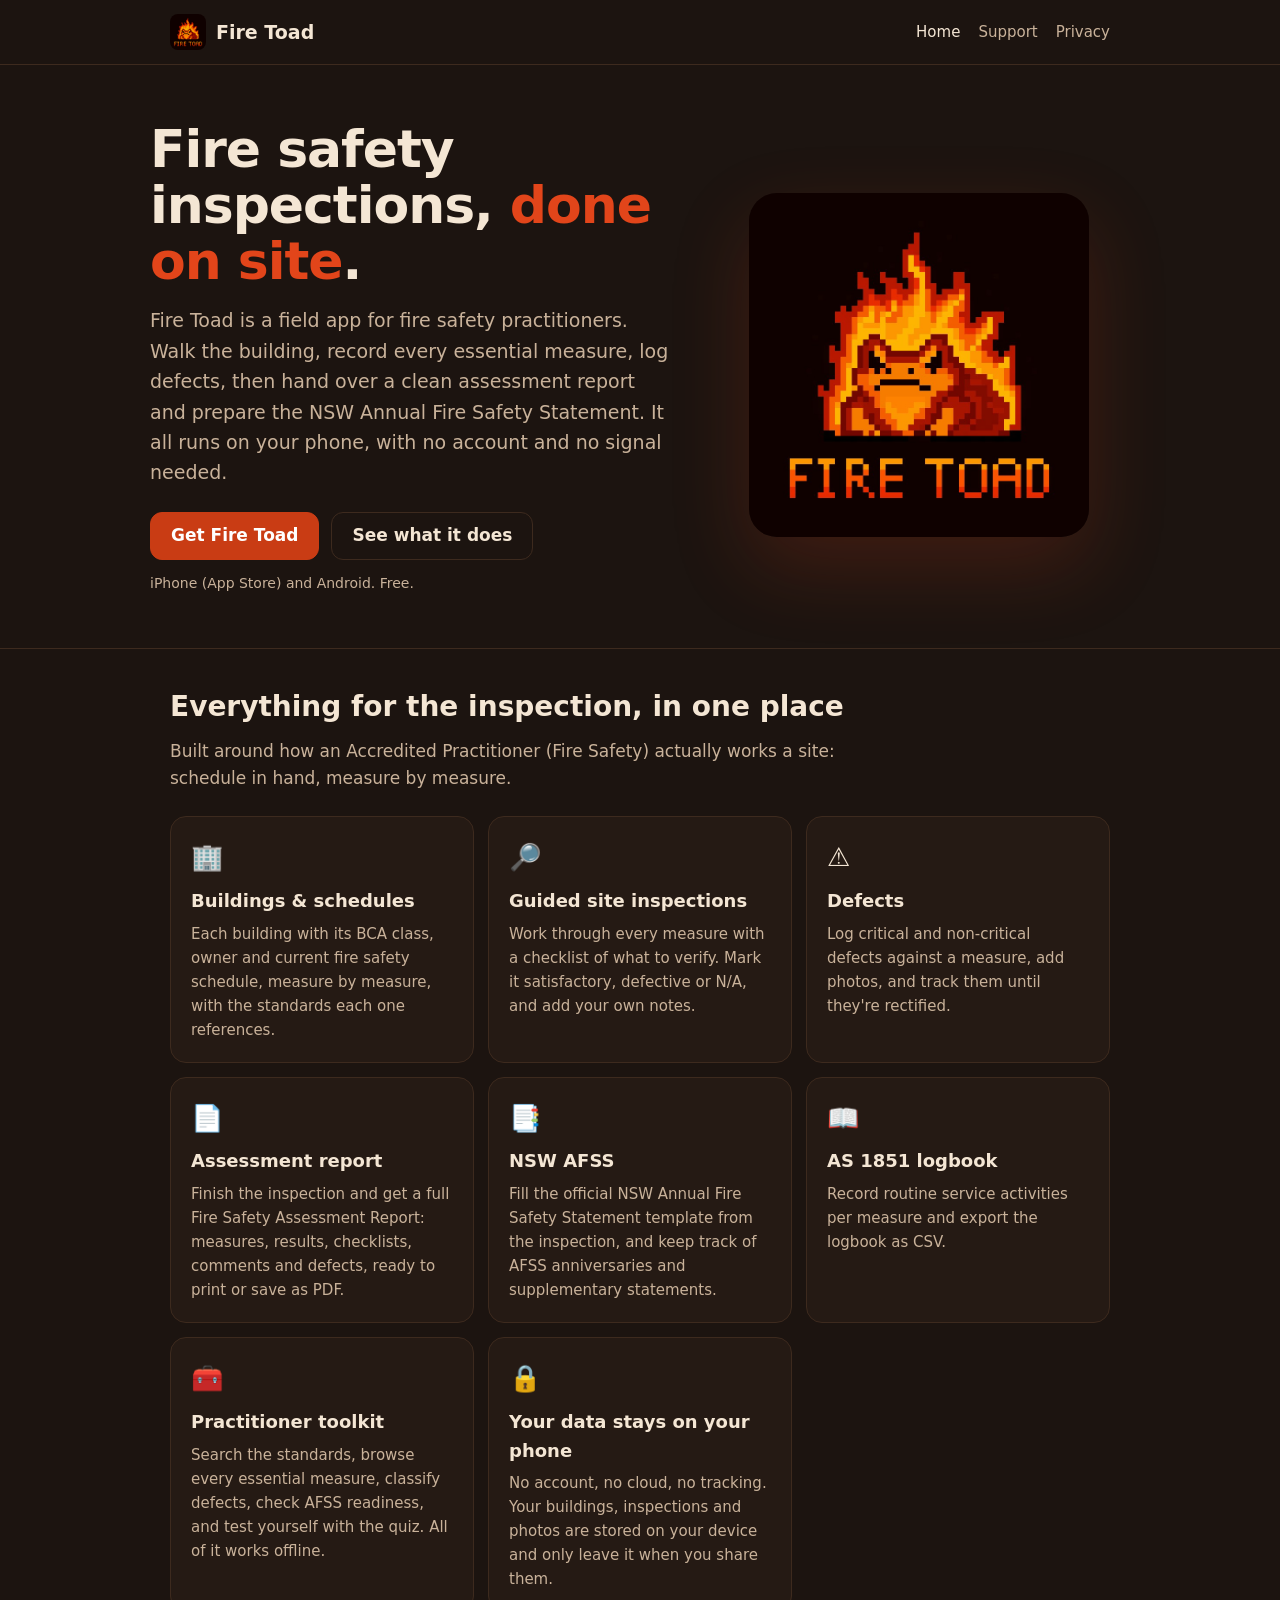
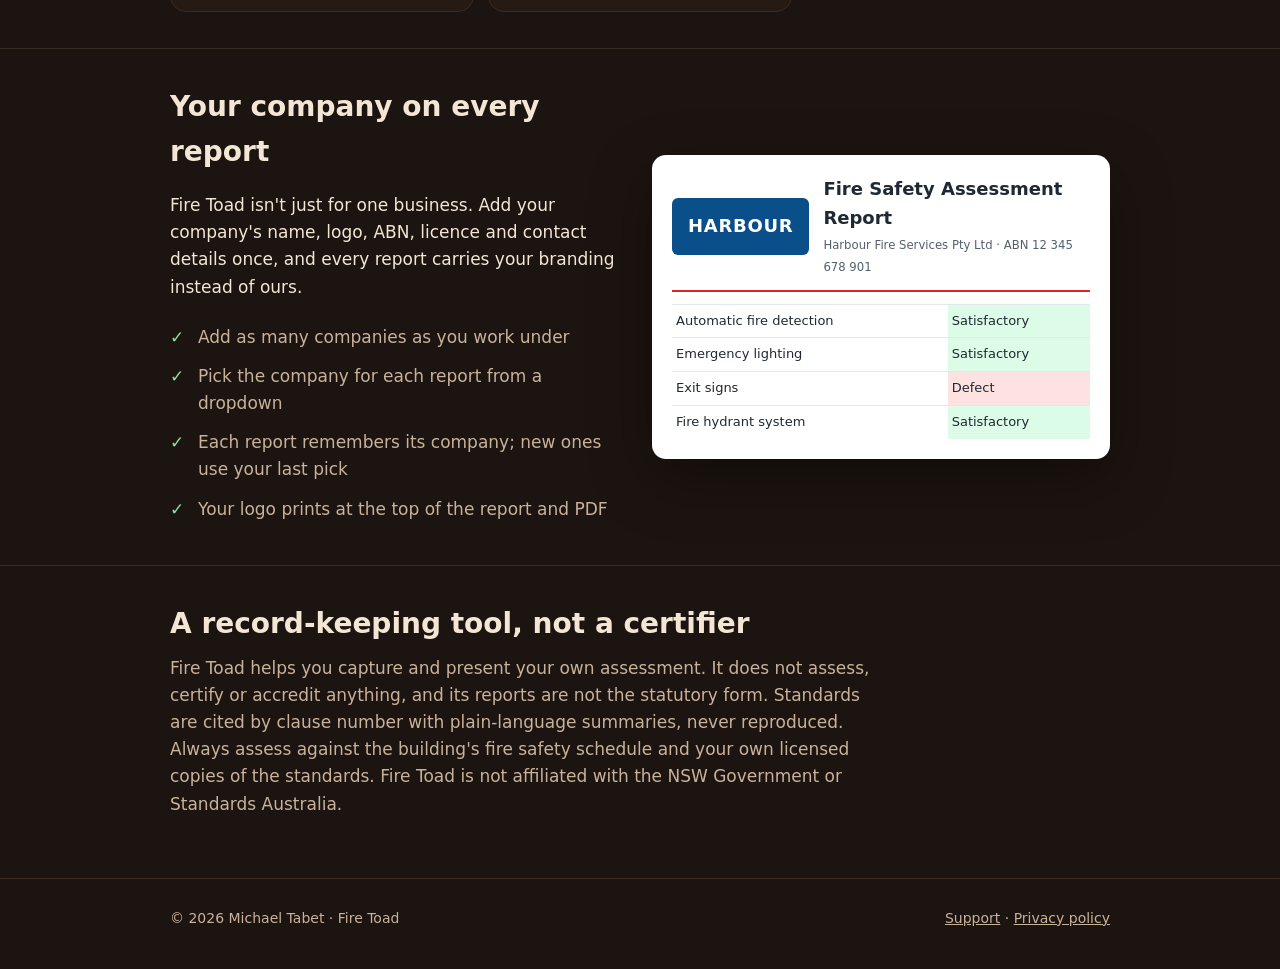
==== index.html @ 9f631b77 "Fire Toad website: marketing, support and privacy policy pages Co-Authored-By: Claude Opus 5.5 <nore" ====
<!doctype html>
<html lang="en-AU">
<head>
<meta charset="utf-8">
<meta name="viewport" content="width=device-width, initial-scale=1">
<title>Fire Toad — fire safety inspections, reports and AFSS on your phone</title>
<meta name="description" content="Fire Toad is an offline field app for fire safety practitioners: buildings and schedules, guided site inspections, defects, a branded assessment report and the NSW AFSS form. Put your own company on every report.">
<meta property="og:title" content="Fire Toad — fire safety inspections on your phone">
<meta property="og:description" content="Guided inspections, defects, a branded assessment report and the NSW AFSS form. Works offline. Your company on every report.">
<meta property="og:image" content="firetoad-logo.jpg">
<meta name="theme-color" content="#1c1410">
<link rel="icon" href="firetoad-logo.jpg">
<link rel="apple-touch-icon" href="apple-touch-icon.png">
<link rel="stylesheet" href="style.css">
</head>
<body>
<header class="top">
  <div class="wrap">
    <a class="brand" href="./"><img src="firetoad-logo.jpg" alt="">Fire Toad</a>
    <nav class="links" aria-label="Site">
      <a href="./" aria-current="page">Home</a>
      <a href="support/">Support</a>
      <a href="privacy/">Privacy</a>
    </nav>
  </div>
</header>

<main>
  <div class="wrap hero">
    <div>
      <h1>Fire safety inspections, <em>done on site</em>.</h1>
      <p class="lead">Fire Toad is a field app for fire safety practitioners. Walk the building, record every essential measure, log defects, then hand over a clean assessment report and prepare the NSW Annual Fire Safety Statement. It all runs on your phone, with no account and no signal needed.</p>
      <div class="cta">
        <a class="btn primary" href="support/">Get Fire Toad</a>
        <a class="btn" href="#features">See what it does</a>
      </div>
      <p class="note">iPhone (App Store) and Android. Free.</p>
    </div>
    <img class="logo" src="firetoad-logo.jpg" alt="The Fire Toad logo: a pixel-art toad in flames">
  </div>

  <section id="features">
    <div class="wrap">
      <h2>Everything for the inspection, in one place</h2>
      <p class="sub">Built around how an Accredited Practitioner (Fire Safety) actually works a site: schedule in hand, measure by measure.</p>
      <div class="grid">
        <div class="card"><div class="e">🏢</div><h3>Buildings &amp; schedules</h3><p>Each building with its BCA class, owner and current fire safety schedule, measure by measure, with the standards each one references.</p></div>
        <div class="card"><div class="e">🔎</div><h3>Guided site inspections</h3><p>Work through every measure with a checklist of what to verify. Mark it satisfactory, defective or N/A, and add your own notes.</p></div>
        <div class="card"><div class="e">⚠️</div><h3>Defects</h3><p>Log critical and non-critical defects against a measure, add photos, and track them until they're rectified.</p></div>
        <div class="card"><div class="e">📄</div><h3>Assessment report</h3><p>Finish the inspection and get a full Fire Safety Assessment Report: measures, results, checklists, comments and defects, ready to print or save as PDF.</p></div>
        <div class="card"><div class="e">📑</div><h3>NSW AFSS</h3><p>Fill the official NSW Annual Fire Safety Statement template from the inspection, and keep track of AFSS anniversaries and supplementary statements.</p></div>
        <div class="card"><div class="e">📖</div><h3>AS 1851 logbook</h3><p>Record routine service activities per measure and export the logbook as CSV.</p></div>
        <div class="card"><div class="e">🧰</div><h3>Practitioner toolkit</h3><p>Search the standards, browse every essential measure, classify defects, check AFSS readiness, and test yourself with the quiz. All of it works offline.</p></div>
        <div class="card"><div class="e">🔒</div><h3>Your data stays on your phone</h3><p>No account, no cloud, no tracking. Your buildings, inspections and photos are stored on your device and only leave it when you share them.</p></div>
      </div>
    </div>
  </section>

  <section id="your-company">
    <div class="wrap brandstrip">
      <div>
        <h2>Your company on every report</h2>
        <p class="sub">Fire Toad isn't just for one business. Add your company's name, logo, ABN, licence and contact details once, and every report carries your branding instead of ours.</p>
        <ul class="checks">
          <li>Add as many companies as you work under</li>
          <li>Pick the company for each report from a dropdown</li>
          <li>Each report remembers its company; new ones use your last pick</li>
          <li>Your logo prints at the top of the report and PDF</li>
        </ul>
      </div>
      <div class="paper" aria-label="Example of a report branded with a company logo">
        <div class="head">
          <div class="co">HARBOUR</div>
          <div><strong>Fire Safety Assessment Report</strong><small>Harbour Fire Services Pty Ltd · ABN 12 345 678 901</small></div>
        </div>
        <table>
          <tr><td>Automatic fire detection</td><td class="pass">Satisfactory</td></tr>
          <tr><td>Emergency lighting</td><td class="pass">Satisfactory</td></tr>
          <tr><td>Exit signs</td><td class="fail">Defect</td></tr>
          <tr><td>Fire hydrant system</td><td class="pass">Satisfactory</td></tr>
        </table>
      </div>
    </div>
  </section>

  <section>
    <div class="wrap">
      <h2>A record-keeping tool, not a certifier</h2>
      <p class="sub">Fire Toad helps you capture and present your own assessment. It does not assess, certify or accredit anything, and its reports are not the statutory form. Standards are cited by clause number with plain-language summaries, never reproduced. Always assess against the building's fire safety schedule and your own licensed copies of the standards. Fire Toad is not affiliated with the NSW Government or Standards Australia.</p>
    </div>
  </section>
</main>

<footer class="bottom">
  <div class="wrap">
    <span>© 2026 Michael Tabet · Fire Toad</span>
    <span><a href="support/">Support</a> · <a href="privacy/">Privacy policy</a></span>
  </div>
</footer>
</body>
</html>
---- style.css ----
:root {
  --bg: #1c1410;
  --card: #251a14;
  --line: #3d2a1e;
  --text: #f4e6d4;
  --muted: #c9b29a;
  --ember: #e2451a;
  --ember-d: #c93c14;
  --ok: #8ce0a3;
}
* { box-sizing: border-box; }
html { -webkit-text-size-adjust: 100%; }
body {
  margin: 0;
  background: var(--bg);
  color: var(--text);
  font: 17px/1.6 system-ui, -apple-system, "Segoe UI", Roboto, sans-serif;
}
a { color: #ff8a5c; }
a:hover { color: #ffb08f; }
.wrap { max-width: 980px; margin: 0 auto; padding: 0 20px; }
header.top { border-bottom: 1px solid var(--line); }
header.top .wrap { display: flex; align-items: center; justify-content: space-between; gap: 12px; min-height: 64px; }
.brand { display: flex; align-items: center; gap: 10px; color: var(--text); text-decoration: none; font-weight: 800; font-size: 19px; }
.brand img { width: 36px; height: 36px; border-radius: 8px; }
nav.links { display: flex; gap: 18px; font-size: 15px; }
nav.links a { color: var(--muted); text-decoration: none; }
nav.links a:hover, nav.links a[aria-current="page"] { color: var(--text); }

.hero { padding: 56px 0 40px; display: grid; gap: 32px; grid-template-columns: 1.25fr 1fr; align-items: center; }
.hero h1 { font-size: clamp(32px, 5vw, 52px); line-height: 1.08; margin: 0 0 16px; letter-spacing: -0.02em; }
.hero h1 em { font-style: normal; color: var(--ember); }
.hero p.lead { font-size: 19px; color: var(--muted); margin: 0 0 24px; }
.hero .logo { width: 100%; max-width: 340px; border-radius: 28px; justify-self: center; box-shadow: 0 30px 80px rgba(226, 69, 26, 0.18); }
.cta { display: flex; flex-wrap: wrap; gap: 12px; }
.btn { display: inline-flex; align-items: center; min-height: 48px; padding: 0 20px; border-radius: 12px; font-weight: 700; text-decoration: none; border: 1px solid var(--line); color: var(--text); }
.btn.primary { background: var(--ember-d); border-color: var(--ember-d); color: #fff; }
.btn.primary:hover { background: var(--ember); color: #fff; }
.note { font-size: 14px; color: var(--muted); margin-top: 12px; }

section { padding: 36px 0; border-top: 1px solid var(--line); }
section h2 { font-size: 28px; margin: 0 0 8px; }
section > .wrap > p.sub { color: var(--muted); margin: 0 0 24px; max-width: 720px; }
.grid { display: grid; gap: 14px; grid-template-columns: repeat(auto-fill, minmax(260px, 1fr)); }
.card { background: var(--card); border: 1px solid var(--line); border-radius: 16px; padding: 20px; }
.card .e { font-size: 26px; }
.card h3 { margin: 8px 0 6px; font-size: 18px; }
.card p { margin: 0; color: var(--muted); font-size: 15px; }

.brandstrip { display: grid; gap: 24px; grid-template-columns: 1fr 1fr; align-items: center; }
.paper { background: #fff; color: #1f2933; border-radius: 14px; padding: 20px; box-shadow: 0 20px 60px rgba(0, 0, 0, 0.35); font-size: 14px; }
.paper .head { display: flex; gap: 14px; align-items: center; border-bottom: 2px solid #dc2626; padding-bottom: 12px; margin-bottom: 12px; }
.paper .co { background: #0b4f8a; color: #fff; font-weight: 800; letter-spacing: 0.04em; border-radius: 6px; padding: 14px 16px; font-size: 18px; }
.paper strong { display: block; font-size: 18px; }
.paper small { color: #52606d; }
.paper table { width: 100%; border-collapse: collapse; font-size: 13px; }
.paper td { border-top: 1px solid #e4e7eb; padding: 6px 4px; }
.paper .pass { background: #dcfce7; }
.paper .fail { background: #fee2e2; }

ul.checks { list-style: none; padding: 0; margin: 0; }
ul.checks li { padding: 6px 0 6px 28px; position: relative; color: var(--muted); }
ul.checks li::before { content: "✓"; position: absolute; left: 0; color: var(--ok); font-weight: 800; }

.doc { max-width: 760px; padding: 40px 20px 60px; margin: 0 auto; }
.doc h1 { font-size: 36px; margin: 0 0 6px; }
.doc h2 { font-size: 22px; margin: 32px 0 8px; }
.doc p, .doc li { color: #e9d9c6; }
.doc .meta { color: var(--muted); font-size: 15px; margin: 0 0 24px; }
.doc .box { background: var(--card); border: 1px solid var(--line); border-radius: 14px; padding: 16px 18px; }

footer.bottom { border-top: 1px solid var(--line); padding: 28px 0 40px; color: var(--muted); font-size: 14px; }
footer.bottom .wrap { display: flex; flex-wrap: wrap; justify-content: space-between; gap: 12px; }
footer.bottom a { color: var(--muted); }

@media (max-width: 760px) {
  .hero, .brandstrip { grid-template-columns: 1fr; }
  .hero { padding-top: 36px; }
  .hero .logo { max-width: 220px; order: -1; }
  nav.links { gap: 12px; font-size: 14px; }
}
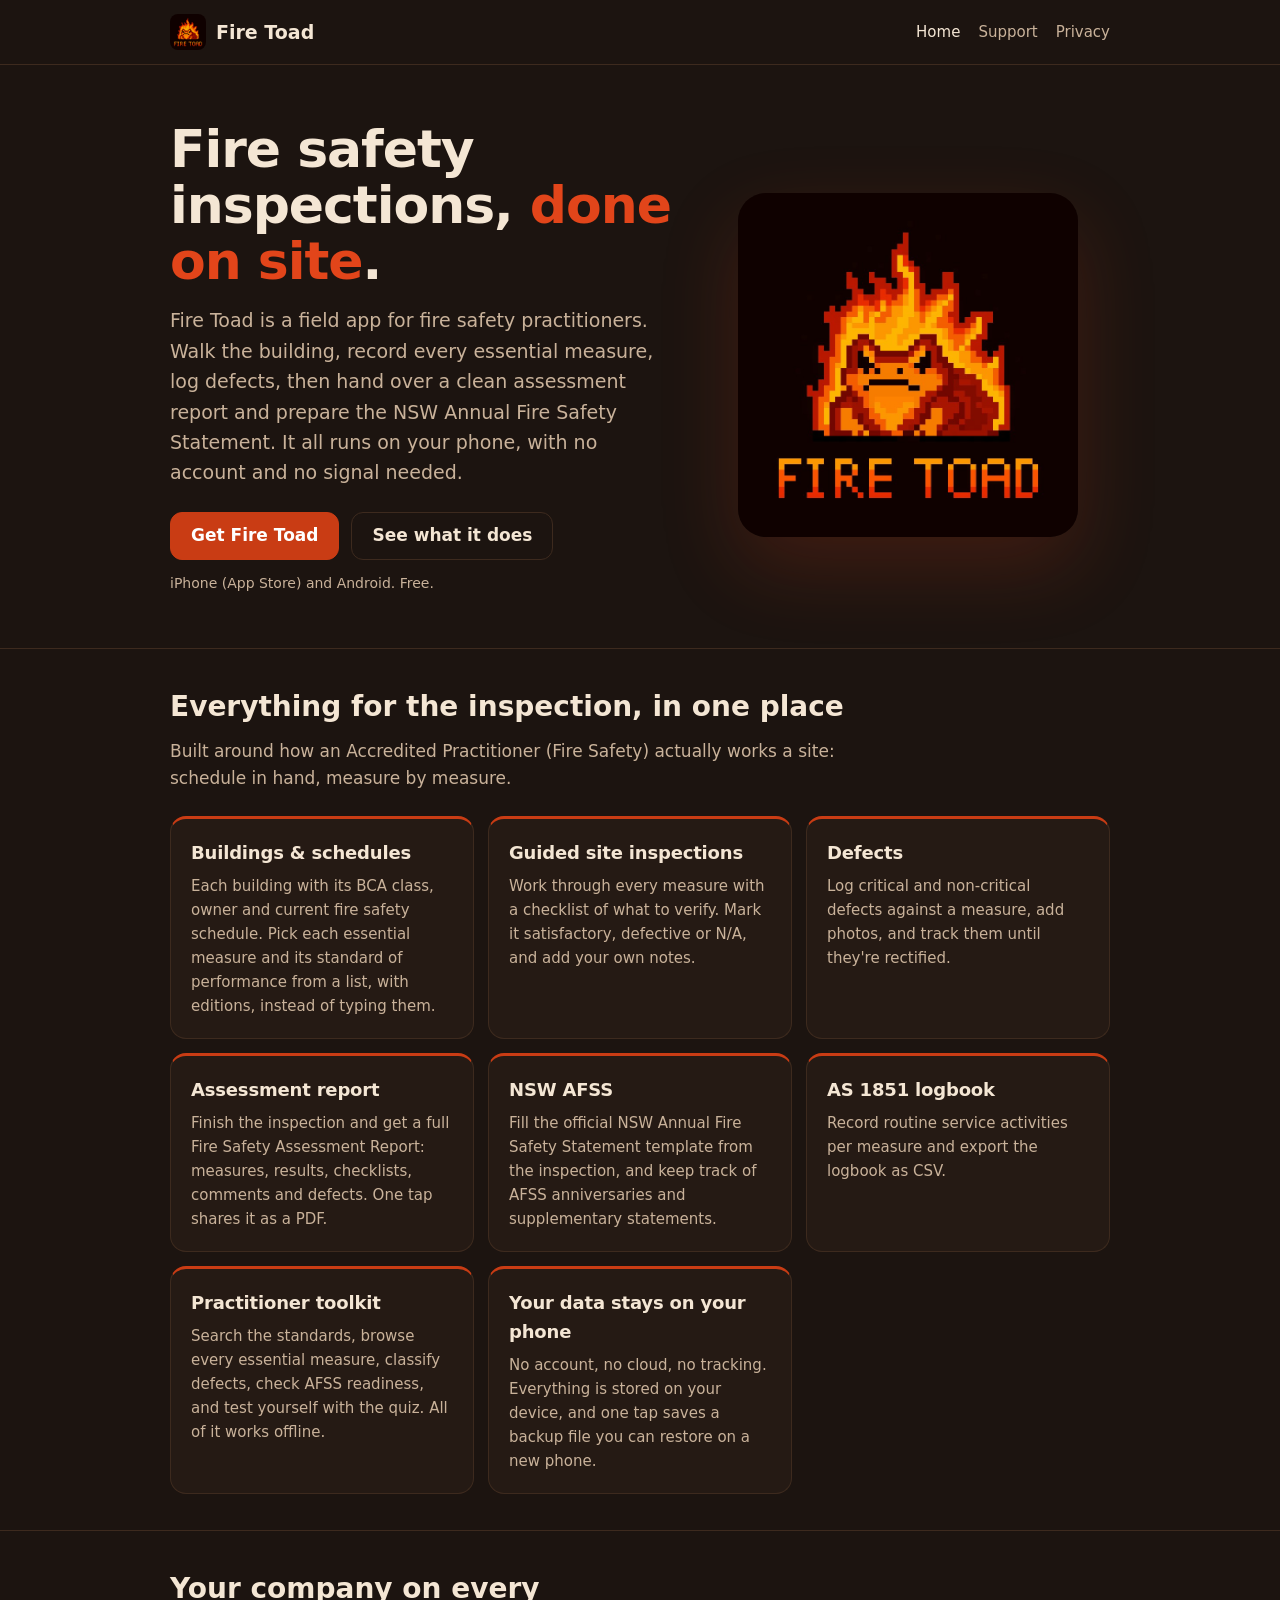
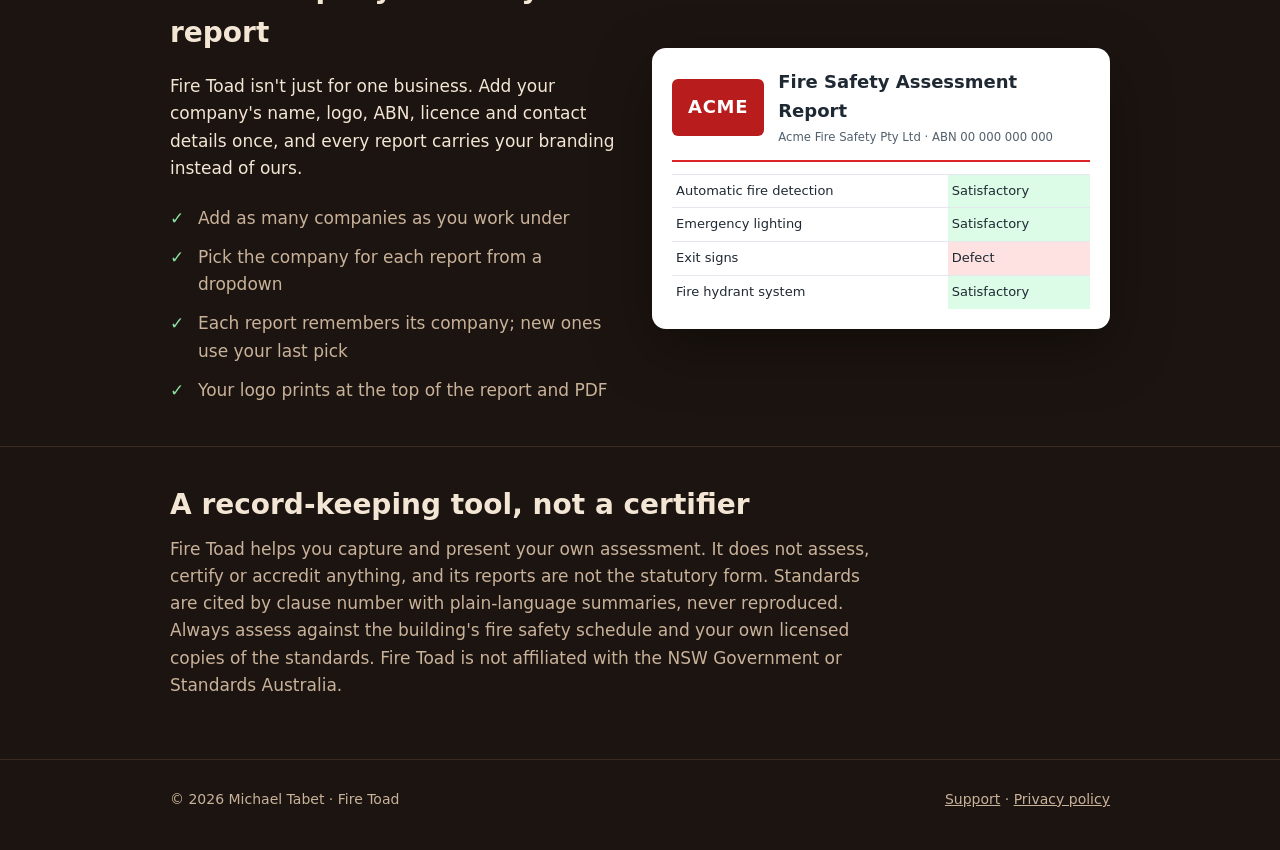
==== commit c91fa515: "Website: no emoji, fictional demo company, and the 1.1 features (Share PDF, backups, measure dropdow" ====
--- a/index.html
+++ b/index.html
@@ -44,14 +44,14 @@
       <h2>Everything for the inspection, in one place</h2>
       <p class="sub">Built around how an Accredited Practitioner (Fire Safety) actually works a site: schedule in hand, measure by measure.</p>
       <div class="grid">
-        <div class="card"><div class="e">🏢</div><h3>Buildings &amp; schedules</h3><p>Each building with its BCA class, owner and current fire safety schedule, measure by measure, with the standards each one references.</p></div>
-        <div class="card"><div class="e">🔎</div><h3>Guided site inspections</h3><p>Work through every measure with a checklist of what to verify. Mark it satisfactory, defective or N/A, and add your own notes.</p></div>
-        <div class="card"><div class="e">⚠️</div><h3>Defects</h3><p>Log critical and non-critical defects against a measure, add photos, and track them until they're rectified.</p></div>
-        <div class="card"><div class="e">📄</div><h3>Assessment report</h3><p>Finish the inspection and get a full Fire Safety Assessment Report: measures, results, checklists, comments and defects, ready to print or save as PDF.</p></div>
-        <div class="card"><div class="e">📑</div><h3>NSW AFSS</h3><p>Fill the official NSW Annual Fire Safety Statement template from the inspection, and keep track of AFSS anniversaries and supplementary statements.</p></div>
-        <div class="card"><div class="e">📖</div><h3>AS 1851 logbook</h3><p>Record routine service activities per measure and export the logbook as CSV.</p></div>
-        <div class="card"><div class="e">🧰</div><h3>Practitioner toolkit</h3><p>Search the standards, browse every essential measure, classify defects, check AFSS readiness, and test yourself with the quiz. All of it works offline.</p></div>
-        <div class="card"><div class="e">🔒</div><h3>Your data stays on your phone</h3><p>No account, no cloud, no tracking. Your buildings, inspections and photos are stored on your device and only leave it when you share them.</p></div>
+        <div class="card"><h3>Buildings &amp; schedules</h3><p>Each building with its BCA class, owner and current fire safety schedule. Pick each essential measure and its standard of performance from a list, with editions, instead of typing them.</p></div>
+        <div class="card"><h3>Guided site inspections</h3><p>Work through every measure with a checklist of what to verify. Mark it satisfactory, defective or N/A, and add your own notes.</p></div>
+        <div class="card"><h3>Defects</h3><p>Log critical and non-critical defects against a measure, add photos, and track them until they're rectified.</p></div>
+        <div class="card"><h3>Assessment report</h3><p>Finish the inspection and get a full Fire Safety Assessment Report: measures, results, checklists, comments and defects. One tap shares it as a PDF.</p></div>
+        <div class="card"><h3>NSW AFSS</h3><p>Fill the official NSW Annual Fire Safety Statement template from the inspection, and keep track of AFSS anniversaries and supplementary statements.</p></div>
+        <div class="card"><h3>AS 1851 logbook</h3><p>Record routine service activities per measure and export the logbook as CSV.</p></div>
+        <div class="card"><h3>Practitioner toolkit</h3><p>Search the standards, browse every essential measure, classify defects, check AFSS readiness, and test yourself with the quiz. All of it works offline.</p></div>
+        <div class="card"><h3>Your data stays on your phone</h3><p>No account, no cloud, no tracking. Everything is stored on your device, and one tap saves a backup file you can restore on a new phone.</p></div>
       </div>
     </div>
   </section>
@@ -70,8 +70,8 @@
       </div>
       <div class="paper" aria-label="Example of a report branded with a company logo">
         <div class="head">
-          <div class="co">HARBOUR</div>
-          <div><strong>Fire Safety Assessment Report</strong><small>Harbour Fire Services Pty Ltd · ABN 12 345 678 901</small></div>
+          <div class="co">ACME</div>
+          <div><strong>Fire Safety Assessment Report</strong><small>Acme Fire Safety Pty Ltd · ABN 00 000 000 000</small></div>
         </div>
         <table>
           <tr><td>Automatic fire detection</td><td class="pass">Satisfactory</td></tr>
--- a/style.css
+++ b/style.css
@@ -27,7 +27,7 @@
 nav.links a { color: var(--muted); text-decoration: none; }
 nav.links a:hover, nav.links a[aria-current="page"] { color: var(--text); }
 
-.hero { padding: 56px 0 40px; display: grid; gap: 32px; grid-template-columns: 1.25fr 1fr; align-items: center; }
+.hero { padding-top: 56px; padding-bottom: 40px; display: grid; gap: 32px; grid-template-columns: 1.25fr 1fr; align-items: center; }
 .hero h1 { font-size: clamp(32px, 5vw, 52px); line-height: 1.08; margin: 0 0 16px; letter-spacing: -0.02em; }
 .hero h1 em { font-style: normal; color: var(--ember); }
 .hero p.lead { font-size: 19px; color: var(--muted); margin: 0 0 24px; }
@@ -43,14 +43,14 @@
 section > .wrap > p.sub { color: var(--muted); margin: 0 0 24px; max-width: 720px; }
 .grid { display: grid; gap: 14px; grid-template-columns: repeat(auto-fill, minmax(260px, 1fr)); }
 .card { background: var(--card); border: 1px solid var(--line); border-radius: 16px; padding: 20px; }
-.card .e { font-size: 26px; }
-.card h3 { margin: 8px 0 6px; font-size: 18px; }
+.card { border-top: 3px solid var(--ember-d); }
+.card h3 { margin: 0 0 6px; font-size: 18px; letter-spacing: -0.01em; }
 .card p { margin: 0; color: var(--muted); font-size: 15px; }
 
 .brandstrip { display: grid; gap: 24px; grid-template-columns: 1fr 1fr; align-items: center; }
 .paper { background: #fff; color: #1f2933; border-radius: 14px; padding: 20px; box-shadow: 0 20px 60px rgba(0, 0, 0, 0.35); font-size: 14px; }
 .paper .head { display: flex; gap: 14px; align-items: center; border-bottom: 2px solid #dc2626; padding-bottom: 12px; margin-bottom: 12px; }
-.paper .co { background: #0b4f8a; color: #fff; font-weight: 800; letter-spacing: 0.04em; border-radius: 6px; padding: 14px 16px; font-size: 18px; }
+.paper .co { background: #b91c1c; color: #fff; font-weight: 800; letter-spacing: 0.04em; border-radius: 6px; padding: 14px 16px; font-size: 18px; }
 .paper strong { display: block; font-size: 18px; }
 .paper small { color: #52606d; }
 .paper table { width: 100%; border-collapse: collapse; font-size: 13px; }
